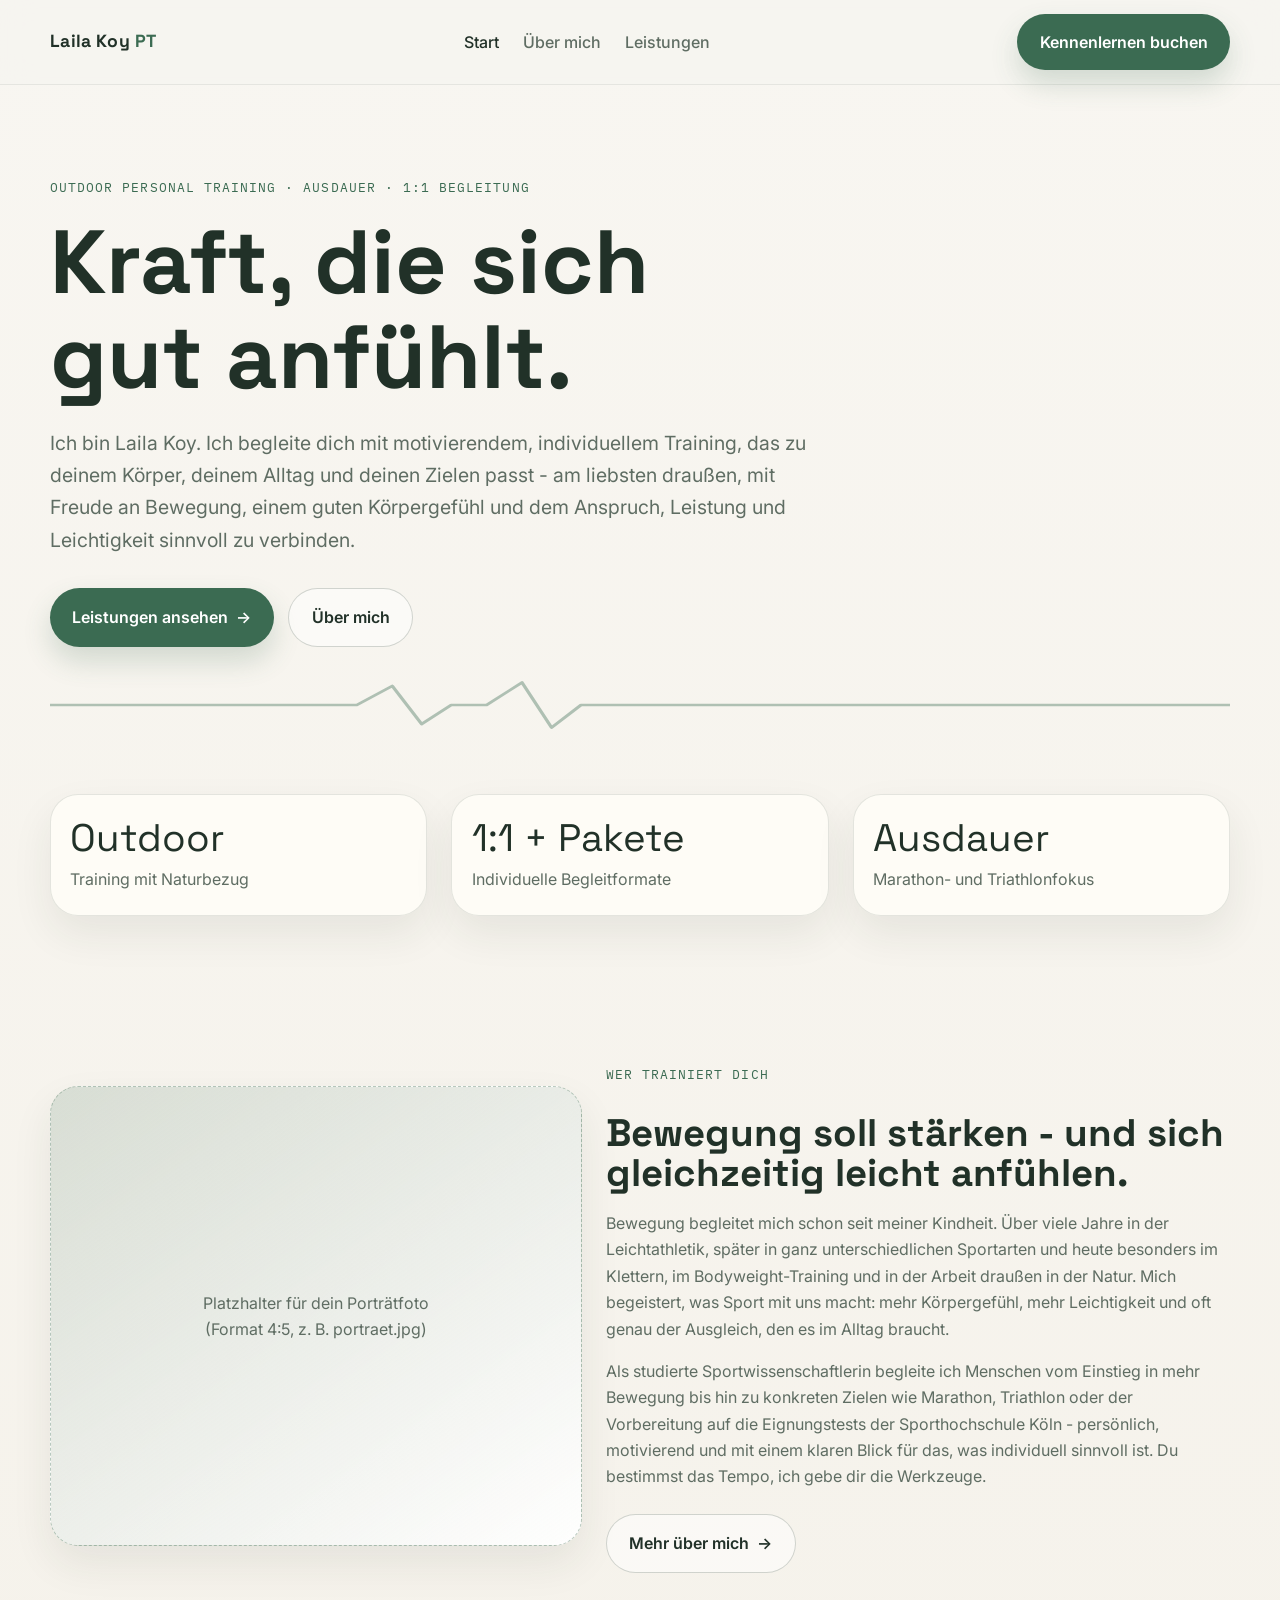
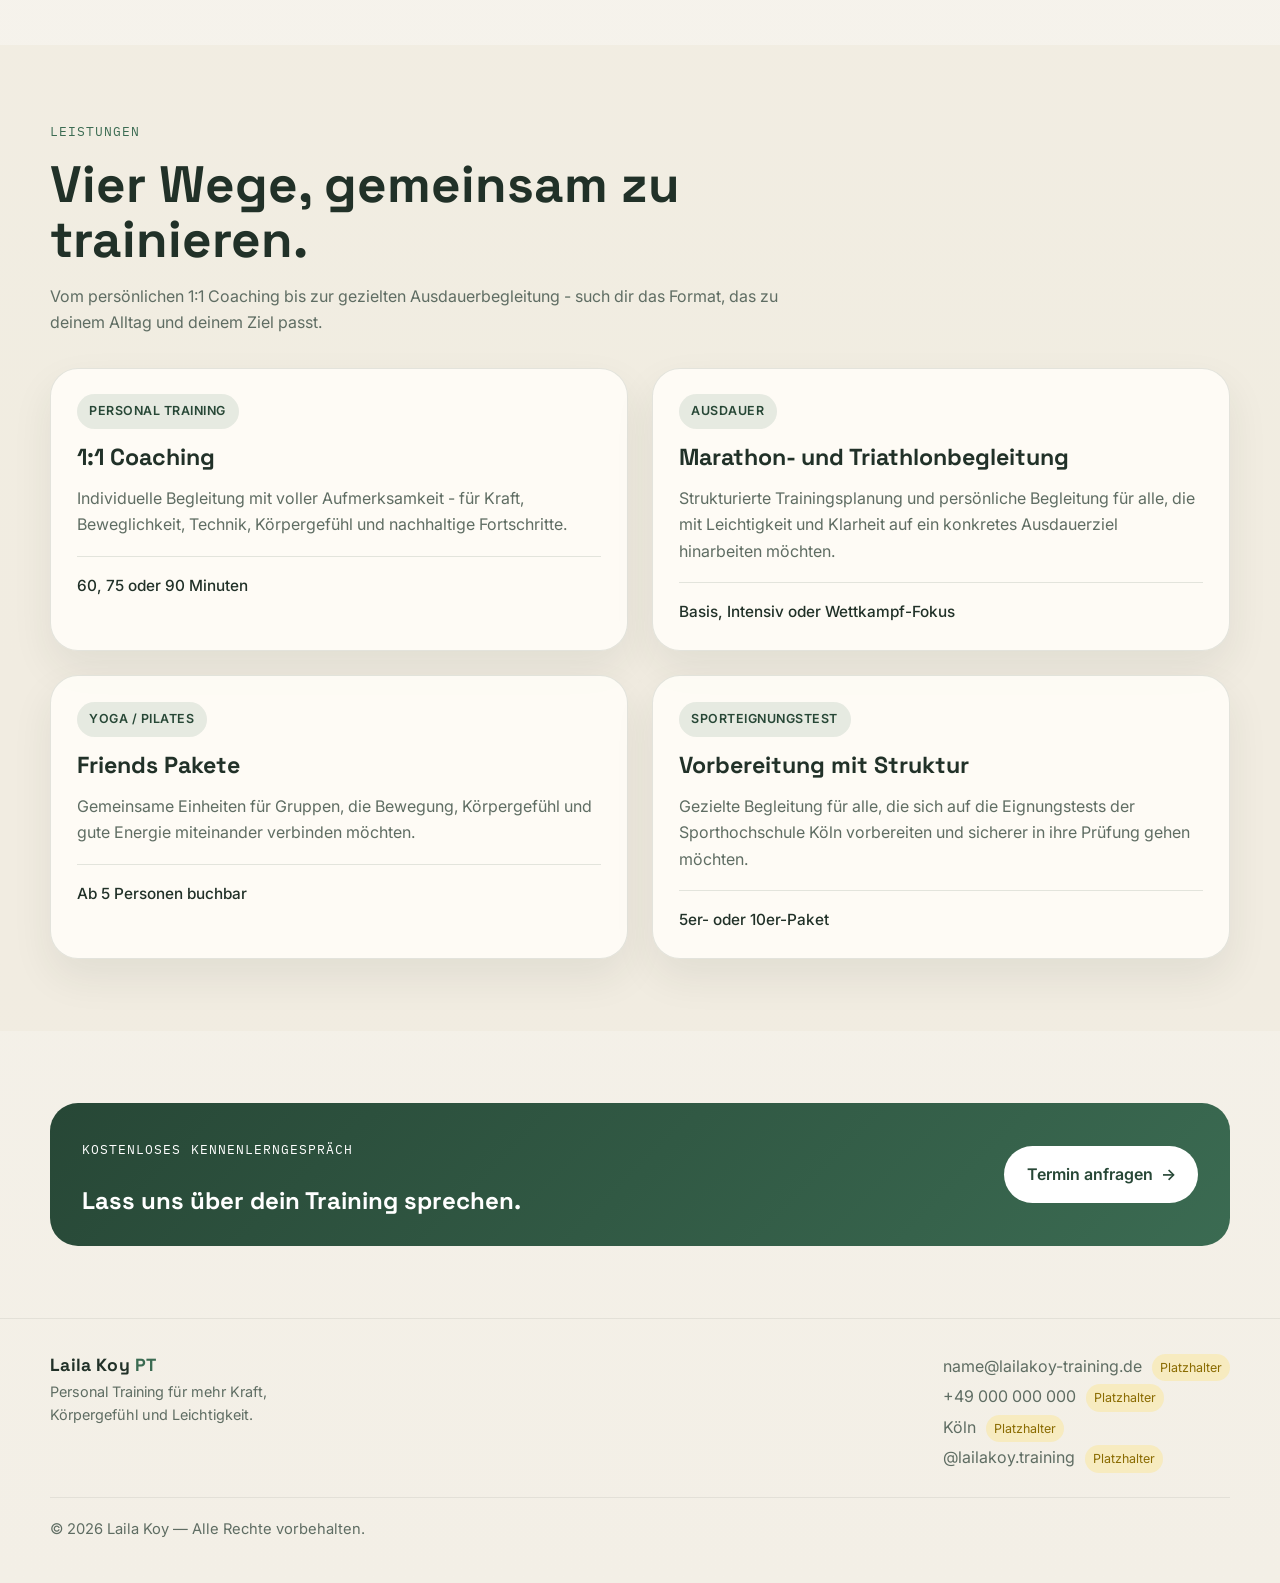
==== index.html @ 0fb71943 "Add files via upload" ====
<!DOCTYPE html>
<html lang="de">
<head>
<meta charset="UTF-8" />
<meta name="viewport" content="width=device-width, initial-scale=1.0" />
<title>Laila Koy — Personal Training</title>
<meta name="description" content="Personal Training mit Laila Koy: Outdoor Training, Ausdauerbegleitung und individuelle Coachingformate für mehr Kraft, Körpergefühl und Leichtigkeit." />
<link rel="preconnect" href="https://fonts.googleapis.com" />
<link rel="preconnect" href="https://fonts.gstatic.com" crossorigin />
<link href="https://fonts.googleapis.com/css2?family=Space+Grotesk:wght@500;700&family=Inter:wght@400;500;600&family=IBM+Plex+Mono:wght@400;500&display=swap" rel="stylesheet" />
<link rel="stylesheet" href="style.css" />
</head>
<body>

<header class="site-header">
  <div class="wrap nav">
    <a href="index.html" class="wordmark">Laila Koy <span>PT</span></a>
    <button class="nav-toggle" aria-label="Menü öffnen" aria-expanded="false">
      <span></span><span></span><span></span>
    </button>
    <ul class="nav-links">
      <li><a href="index.html" aria-current="page">Start</a></li>
      <li><a href="ueber-mich.html">Über mich</a></li>
      <li><a href="leistungen.html">Leistungen</a></li>
    </ul>
    <a href="leistungen.html#kontakt" class="nav-cta">Kennenlernen buchen</a>
  </div>
</header>

<main>

  <!-- HERO -->
  <section class="hero">
    <div class="wrap">
      <span class="eyebrow">Outdoor Personal Training · Ausdauer · 1:1 Begleitung</span>
      <h1>Kraft, die sich gut anfühlt.</h1>
      <p class="hero-lede">
        Ich bin Laila Koy. Ich begleite dich mit motivierendem, individuellem Training, das zu deinem Körper, deinem Alltag und deinen Zielen passt - am liebsten draußen, mit Freude an Bewegung, einem guten Körpergefühl und dem Anspruch, Leistung und Leichtigkeit sinnvoll zu verbinden.
      </p>
      <div class="hero-actions">
        <a href="leistungen.html" class="btn btn-primary">Leistungen ansehen <span class="btn-arrow">→</span></a>
        <a href="ueber-mich.html" class="btn btn-ghost">Über mich</a>
      </div>
    </div>

    <div class="wrap">
      <div class="pulse-divider" aria-hidden="true">
        <svg viewBox="0 0 1000 60" preserveAspectRatio="none">
          <path d="M0,30 L260,30 L290,8 L315,52 L340,30 L370,30 L400,4 L425,56 L450,30 L1000,30" />
        </svg>
      </div>
    </div>
  </section>

  <!-- STATS -->
  <section class="stats">
    <div class="wrap stats-grid">
      <div class="stat">
        <span class="num">Outdoor</span>
        <span class="label">Training mit Naturbezug</span>
      </div>
      <div class="stat">
        <span class="num">1:1 + Pakete</span>
        <span class="label">Individuelle Begleitformate</span>
      </div>
      <div class="stat">
        <span class="num">Ausdauer</span>
        <span class="label">Marathon- und Triathlonfokus</span>
      </div>
    </div>
  </section>

  <!-- INTRO TEASER -->
  <section class="section">
    <div class="wrap intro-grid">
      <div class="portrait reveal">
        <span class="portrait-label">Platzhalter für dein Porträtfoto<br />(Format 4:5, z. B. portraet.jpg)</span>
      </div>
      <div class="reveal">
        <span class="eyebrow">Wer trainiert dich</span>
        <h2 style="margin-top:0.7rem; font-size: clamp(1.7rem, 3.5vw, 2.4rem);">
          Bewegung soll stärken - und sich gleichzeitig leicht anfühlen.
        </h2>
        <p style="color: var(--ink-soft); margin-top: 1rem;">
          Bewegung begleitet mich schon seit meiner Kindheit. Über viele Jahre in der Leichtathletik, später in ganz unterschiedlichen Sportarten und heute besonders im Klettern, im Bodyweight-Training und in der Arbeit draußen in der Natur. Mich begeistert, was Sport mit uns macht: mehr Körpergefühl, mehr Leichtigkeit und oft genau der Ausgleich, den es im Alltag braucht.
        </p>
        <p style="color: var(--ink-soft);">
          Als studierte Sportwissenschaftlerin begleite ich Menschen vom Einstieg in mehr Bewegung bis hin zu konkreten Zielen wie Marathon, Triathlon oder der Vorbereitung auf die Eignungstests der Sporthochschule Köln - persönlich, motivierend und mit einem klaren Blick für das, was individuell sinnvoll ist. Du bestimmst das Tempo, ich gebe dir die Werkzeuge.
        </p>
        <a href="ueber-mich.html" class="btn btn-ghost" style="margin-top: 0.5rem;">Mehr über mich <span class="btn-arrow">→</span></a>
      </div>
    </div>
  </section>

  <!-- LEISTUNGEN TEASER -->
  <section class="section section-alt">
    <div class="wrap">
      <div class="section-head reveal">
        <span class="eyebrow">Leistungen</span>
        <h2>Vier Wege, gemeinsam zu trainieren.</h2>
        <p>Vom persönlichen 1:1 Coaching bis zur gezielten Ausdauerbegleitung - such dir das Format, das zu deinem Alltag und deinem Ziel passt.</p>
      </div>
      <div class="card-grid">
        <div class="card reveal">
          <span class="tag">Personal Training</span>
          <h3>1:1 Coaching</h3>
          <p>Individuelle Begleitung mit voller Aufmerksamkeit - für Kraft, Beweglichkeit, Technik, Körpergefühl und nachhaltige Fortschritte.</p>
          <div class="meta">60, 75 oder 90 Minuten</div>
        </div>
        <div class="card reveal">
          <span class="tag">Ausdauer</span>
          <h3>Marathon- und Triathlonbegleitung</h3>
          <p>Strukturierte Trainingsplanung und persönliche Begleitung für alle, die mit Leichtigkeit und Klarheit auf ein konkretes Ausdauerziel hinarbeiten möchten.</p>
          <div class="meta">Basis, Intensiv oder Wettkampf-Fokus</div>
        </div>
        <div class="card reveal">
          <span class="tag">Yoga / Pilates</span>
          <h3>Friends Pakete</h3>
          <p>Gemeinsame Einheiten für Gruppen, die Bewegung, Körpergefühl und gute Energie miteinander verbinden möchten.</p>
          <div class="meta">Ab 5 Personen buchbar</div>
        </div>
        <div class="card reveal">
          <span class="tag">Sporteignungstest</span>
          <h3>Vorbereitung mit Struktur</h3>
          <p>Gezielte Begleitung für alle, die sich auf die Eignungstests der Sporthochschule Köln vorbereiten und sicherer in ihre Prüfung gehen möchten.</p>
          <div class="meta">5er- oder 10er-Paket</div>
        </div>
      </div>
    </div>
  </section>

  <!-- CTA BAND -->
  <section class="cta-band">
    <div class="wrap">
      <div>
        <span class="eyebrow">Kostenloses Kennenlerngespräch</span>
        <h2 style="margin-top: 0.7rem;">Lass uns über dein Training sprechen.</h2>
      </div>
      <a href="leistungen.html#kontakt" class="btn btn-primary">Termin anfragen <span class="btn-arrow">→</span></a>
    </div>
  </section>

</main>

<footer class="site-footer">
  <div class="wrap footer-grid">
    <div>
      <div class="wordmark">Laila Koy <span>PT</span></div>
      <p style="color: var(--ink-soft); font-size: 0.9rem; max-width: 32ch; margin:0;">Personal Training für mehr Kraft, Körpergefühl und Leichtigkeit.</p>
    </div>
    <div class="footer-contact">
      <div>name@lailakoy-training.de <span class="placeholder-note">Platzhalter</span></div>
      <div>+49 000 000 000 <span class="placeholder-note">Platzhalter</span></div>
      <div>Köln <span class="placeholder-note">Platzhalter</span></div>
      <div><a href="#">@lailakoy.training</a> <span class="placeholder-note">Platzhalter</span></div>
    </div>
  </div>
  <div class="wrap footer-note">© 2026 Laila Koy — Alle Rechte vorbehalten.</div>
</footer>

<script src="script.js"></script>
</body>
</html>
---- style.css ----
:root {
  --bg: #f6f4ef;
  --surface: #fffdf8;
  --surface-alt: #efe9dc;
  --card: rgba(255, 253, 248, 0.88);
  --line: rgba(38, 58, 44, 0.12);
  --line-strong: rgba(38, 58, 44, 0.2);
  --ink: #213128;
  --ink-soft: #5f6d63;
  --accent: #3b6b52;
  --accent-strong: #274736;
  --accent-soft: rgba(59, 107, 82, 0.12);
  --shadow: 0 18px 40px rgba(33, 49, 40, 0.08);
  --radius-lg: 28px;
  --radius-md: 20px;
  --radius-sm: 14px;
  --wrap: 1180px;
  --header-h: 84px;
}

* {
  box-sizing: border-box;
}

html {
  scroll-behavior: smooth;
}

body {
  margin: 0;
  background: linear-gradient(180deg, #f8f6f1 0%, #f3efe6 100%);
  color: var(--ink);
  font-family: "Inter", sans-serif;
  line-height: 1.65;
  -webkit-font-smoothing: antialiased;
}

a {
  color: inherit;
  text-decoration: none;
}

img {
  max-width: 100%;
  display: block;
}

button {
  font: inherit;
}

.wrap {
  width: min(calc(100% - 2rem), var(--wrap));
  margin: 0 auto;
}

.site-header {
  position: sticky;
  top: 0;
  z-index: 50;
  backdrop-filter: blur(16px);
  background: rgba(246, 244, 239, 0.82);
  border-bottom: 1px solid rgba(38, 58, 44, 0.08);
}

.nav {
  min-height: var(--header-h);
  display: flex;
  align-items: center;
  justify-content: space-between;
  gap: 1rem;
}

.wordmark {
  font-family: "Space Grotesk", sans-serif;
  font-size: 1.1rem;
  font-weight: 700;
  letter-spacing: 0.02em;
  white-space: nowrap;
}

.wordmark span {
  color: var(--accent);
}

.nav-links {
  list-style: none;
  display: flex;
  align-items: center;
  gap: 1.5rem;
  margin: 0;
  padding: 0;
}

.nav-links a {
  color: var(--ink-soft);
  font-weight: 500;
  transition: color 0.2s ease;
}

.nav-links a:hover,
.nav-links a[aria-current="page"] {
  color: var(--ink);
}

.nav-cta,
.btn {
  display: inline-flex;
  align-items: center;
  justify-content: center;
  gap: 0.5rem;
  border-radius: 999px;
  padding: 0.95rem 1.4rem;
  font-weight: 600;
  transition: transform 0.2s ease, box-shadow 0.2s ease, background 0.2s ease, color 0.2s ease;
}

.nav-cta,
.btn-primary {
  background: var(--accent);
  color: #fff;
  box-shadow: 0 14px 28px rgba(59, 107, 82, 0.2);
}

.nav-cta:hover,
.btn-primary:hover {
  transform: translateY(-1px);
  background: var(--accent-strong);
}

.btn-ghost {
  border: 1px solid var(--line-strong);
  color: var(--ink);
  background: rgba(255, 255, 255, 0.52);
}

.btn-ghost:hover {
  transform: translateY(-1px);
  background: rgba(255, 255, 255, 0.82);
}

.btn-arrow {
  font-size: 1rem;
}

.nav-toggle {
  display: none;
  width: 48px;
  height: 48px;
  border: 0;
  background: transparent;
  padding: 0;
  cursor: pointer;
}

.nav-toggle span {
  display: block;
  width: 22px;
  height: 2px;
  margin: 5px auto;
  background: var(--ink);
  border-radius: 999px;
  transition: transform 0.25s ease, opacity 0.25s ease;
}

main {
  overflow: hidden;
}

.hero {
  padding: 5.5rem 0 2rem;
}

.eyebrow {
  display: inline-flex;
  align-items: center;
  gap: 0.45rem;
  margin-bottom: 1rem;
  color: var(--accent);
  font-family: "IBM Plex Mono", monospace;
  font-size: 0.82rem;
  letter-spacing: 0.08em;
  text-transform: uppercase;
}

.hero h1,
h1,
h2,
h3 {
  margin: 0;
  font-family: "Space Grotesk", sans-serif;
  line-height: 1.06;
}

.hero h1 {
  max-width: 11ch;
  font-size: clamp(2.9rem, 7vw, 5.8rem);
}

.hero-lede {
  max-width: 760px;
  margin: 1.4rem 0 0;
  color: var(--ink-soft);
  font-size: clamp(1.05rem, 1.6vw, 1.22rem);
}

.hero-actions {
  display: flex;
  flex-wrap: wrap;
  gap: 0.9rem;
  margin-top: 2rem;
}

.section,
.stats,
.cta-band {
  padding: 4.5rem 0;
}

.section-alt {
  background: rgba(239, 233, 220, 0.56);
}

.stats {
  padding-top: 1.5rem;
}

.stats-grid,
.card-grid,
.footer-grid,
.intro-grid {
  display: grid;
  gap: 1.5rem;
}

.stats-grid {
  grid-template-columns: repeat(3, minmax(0, 1fr));
}

.stat,
.card,
.portrait,
.pull-quote,
.process-item {
  background: var(--card);
  border: 1px solid var(--line);
  border-radius: var(--radius-lg);
  box-shadow: var(--shadow);
}

.stat {
  padding: 1.4rem 1.2rem;
}

.stat .num {
  display: block;
  font-family: "Space Grotesk", sans-serif;
  font-size: clamp(1.5rem, 3vw, 2.4rem);
  line-height: 1.1;
}

.stat .label {
  display: block;
  margin-top: 0.4rem;
  color: var(--ink-soft);
}

.intro-grid {
  grid-template-columns: minmax(280px, 0.92fr) minmax(0, 1.08fr);
  align-items: center;
}

.portrait {
  min-height: 460px;
  background: linear-gradient(145deg, rgba(59, 107, 82, 0.16), rgba(255, 255, 255, 0.92));
  border: 1px dashed rgba(59, 107, 82, 0.35);
  display: flex;
  align-items: center;
  justify-content: center;
  padding: 1.4rem;
  overflow: hidden;
}

.portrait img {
  width: 100%;
  height: 100%;
  object-fit: cover;
}

.portrait-label {
  color: var(--ink-soft);
  text-align: center;
}

.section-head {
  max-width: 760px;
  margin-bottom: 2rem;
}

.section-head h2 {
  font-size: clamp(2rem, 4vw, 3.2rem);
  margin-bottom: 1rem;
}

.section-head p,
.card p,
.process-item p,
.site-footer p,
.footer-contact,
blockquote {
  color: var(--ink-soft);
}

.card-grid {
  grid-template-columns: repeat(2, minmax(0, 1fr));
}

.card {
  padding: 1.6rem;
}

.tag {
  display: inline-flex;
  align-items: center;
  border-radius: 999px;
  background: var(--accent-soft);
  color: var(--accent-strong);
  padding: 0.45rem 0.8rem;
  font-size: 0.78rem;
  font-weight: 600;
  letter-spacing: 0.04em;
  text-transform: uppercase;
}

.card h3 {
  margin-top: 1rem;
  font-size: 1.45rem;
}

.card p {
  margin: 0.95rem 0 0;
}

.meta {
  margin-top: 1.15rem;
  padding-top: 1rem;
  border-top: 1px solid var(--line);
  color: var(--ink);
  font-size: 0.96rem;
  font-weight: 500;
}

.timeline {
  display: grid;
  gap: 1rem;
}

.timeline-item {
  display: grid;
  grid-template-columns: 170px minmax(0, 1fr);
  gap: 1.25rem;
  padding: 1.4rem 0;
  border-bottom: 1px solid var(--line);
}

.timeline-item:last-child {
  border-bottom: 0;
}

.timeline-item time {
  color: var(--accent);
  font-family: "IBM Plex Mono", monospace;
  font-size: 0.92rem;
  text-transform: uppercase;
  letter-spacing: 0.06em;
}

.timeline-item h3 {
  font-size: 1.3rem;
  margin-bottom: 0.5rem;
}

.pull-quote {
  padding: 2rem;
  font-family: "Space Grotesk", sans-serif;
  font-size: clamp(1.4rem, 3vw, 2.1rem);
  line-height: 1.3;
}

.pull-quote cite {
  display: block;
  margin-top: 1rem;
  font-style: normal;
  color: var(--accent);
  font-size: 1rem;
}

.process-list {
  list-style: none;
  margin: 0;
  padding: 0;
  display: grid;
  gap: 1rem;
}

.process-item {
  display: grid;
  grid-template-columns: 80px minmax(0, 1fr);
  gap: 1rem;
  padding: 1.5rem;
}

.idx {
  width: 52px;
  height: 52px;
  border-radius: 50%;
  background: var(--accent-soft);
  color: var(--accent-strong);
  display: inline-flex;
  align-items: center;
  justify-content: center;
  font-family: "IBM Plex Mono", monospace;
  font-size: 0.9rem;
  font-weight: 600;
}

.cta-band .wrap {
  padding: 2rem;
  border-radius: var(--radius-lg);
  background: linear-gradient(135deg, var(--accent-strong), var(--accent));
  color: #fff;
  display: flex;
  align-items: center;
  justify-content: space-between;
  gap: 1rem;
}

.cta-band .eyebrow,
.cta-band h2 {
  color: #fff;
}

.cta-band .btn-primary {
  background: #fff;
  color: var(--accent-strong);
  box-shadow: none;
}

.cta-band .btn-primary:hover {
  background: rgba(255, 255, 255, 0.88);
}

.footer-contact {
  line-height: 1.9;
}

.site-footer {
  padding: 2rem 0 2.6rem;
  border-top: 1px solid rgba(38, 58, 44, 0.08);
}

.footer-grid {
  grid-template-columns: 1fr auto;
  align-items: start;
}

.footer-note {
  margin-top: 1.5rem;
  padding-top: 1.2rem;
  border-top: 1px solid rgba(38, 58, 44, 0.08);
  color: var(--ink-soft);
  font-size: 0.92rem;
}

.placeholder-note {
  display: inline-block;
  margin-left: 0.35rem;
  color: #8a6b00;
  background: rgba(255, 222, 89, 0.28);
  border-radius: 999px;
  padding: 0.12rem 0.5rem;
  font-size: 0.78rem;
}

.pulse-divider {
  margin-top: 2rem;
}

.pulse-divider svg {
  width: 100%;
  height: 52px;
}

.pulse-divider path {
  fill: none;
  stroke: rgba(59, 107, 82, 0.38);
  stroke-width: 3;
  stroke-linecap: round;
  stroke-linejoin: round;
}

.reveal {
  opacity: 0;
  transform: translateY(24px);
  transition: opacity 0.65s ease, transform 0.65s ease;
}

.reveal.is-visible {
  opacity: 1;
  transform: translateY(0);
}

@media (max-width: 980px) {
  .intro-grid,
  .footer-grid,
  .stats-grid,
  .card-grid {
    grid-template-columns: 1fr;
  }

  .timeline-item,
  .process-item {
    grid-template-columns: 1fr;
  }

  .cta-band .wrap {
    align-items: flex-start;
    flex-direction: column;
  }
}

@media (max-width: 820px) {
  .nav-toggle {
    display: inline-block;
  }

  .nav-links {
    position: absolute;
    top: calc(100% + 0.75rem);
    left: 1rem;
    right: 1rem;
    flex-direction: column;
    align-items: flex-start;
    gap: 1rem;
    padding: 1.2rem;
    border-radius: 22px;
    background: rgba(255, 253, 248, 0.98);
    border: 1px solid var(--line);
    box-shadow: var(--shadow);
    opacity: 0;
    pointer-events: none;
    transform: translateY(-6px);
    transition: opacity 0.2s ease, transform 0.2s ease;
  }

  .nav-links.is-open {
    opacity: 1;
    pointer-events: auto;
    transform: translateY(0);
  }

  .nav-cta {
    display: none;
  }

  .hero {
    padding-top: 4rem;
  }
}

@media (max-width: 640px) {
  :root {
    --header-h: 74px;
  }

  .section,
  .stats,
  .cta-band {
    padding: 3.6rem 0;
  }

  .hero-actions,
  .btn,
  .btn-primary,
  .btn-ghost {
    width: 100%;
  }

  .card,
  .pull-quote,
  .process-item,
  .cta-band .wrap {
    padding: 1.3rem;
  }

  .portrait {
    min-height: 340px;
  }
}
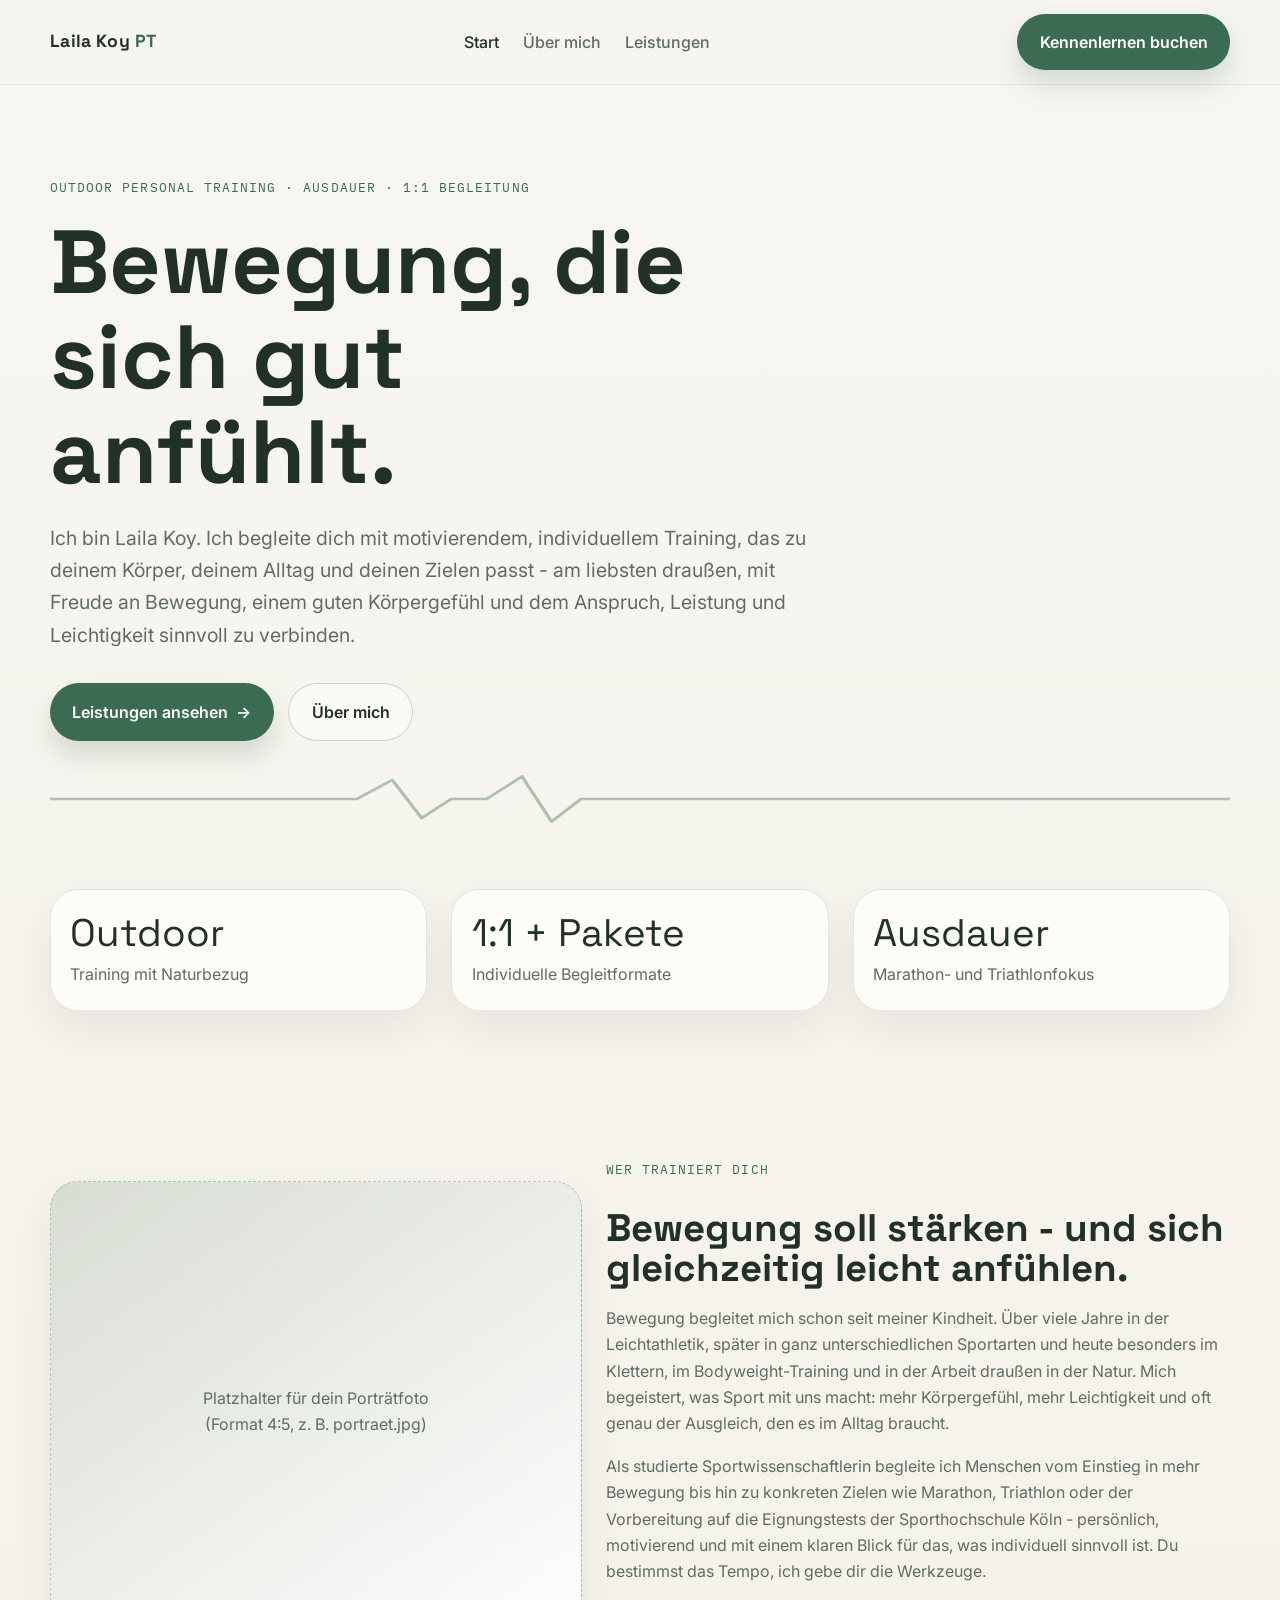
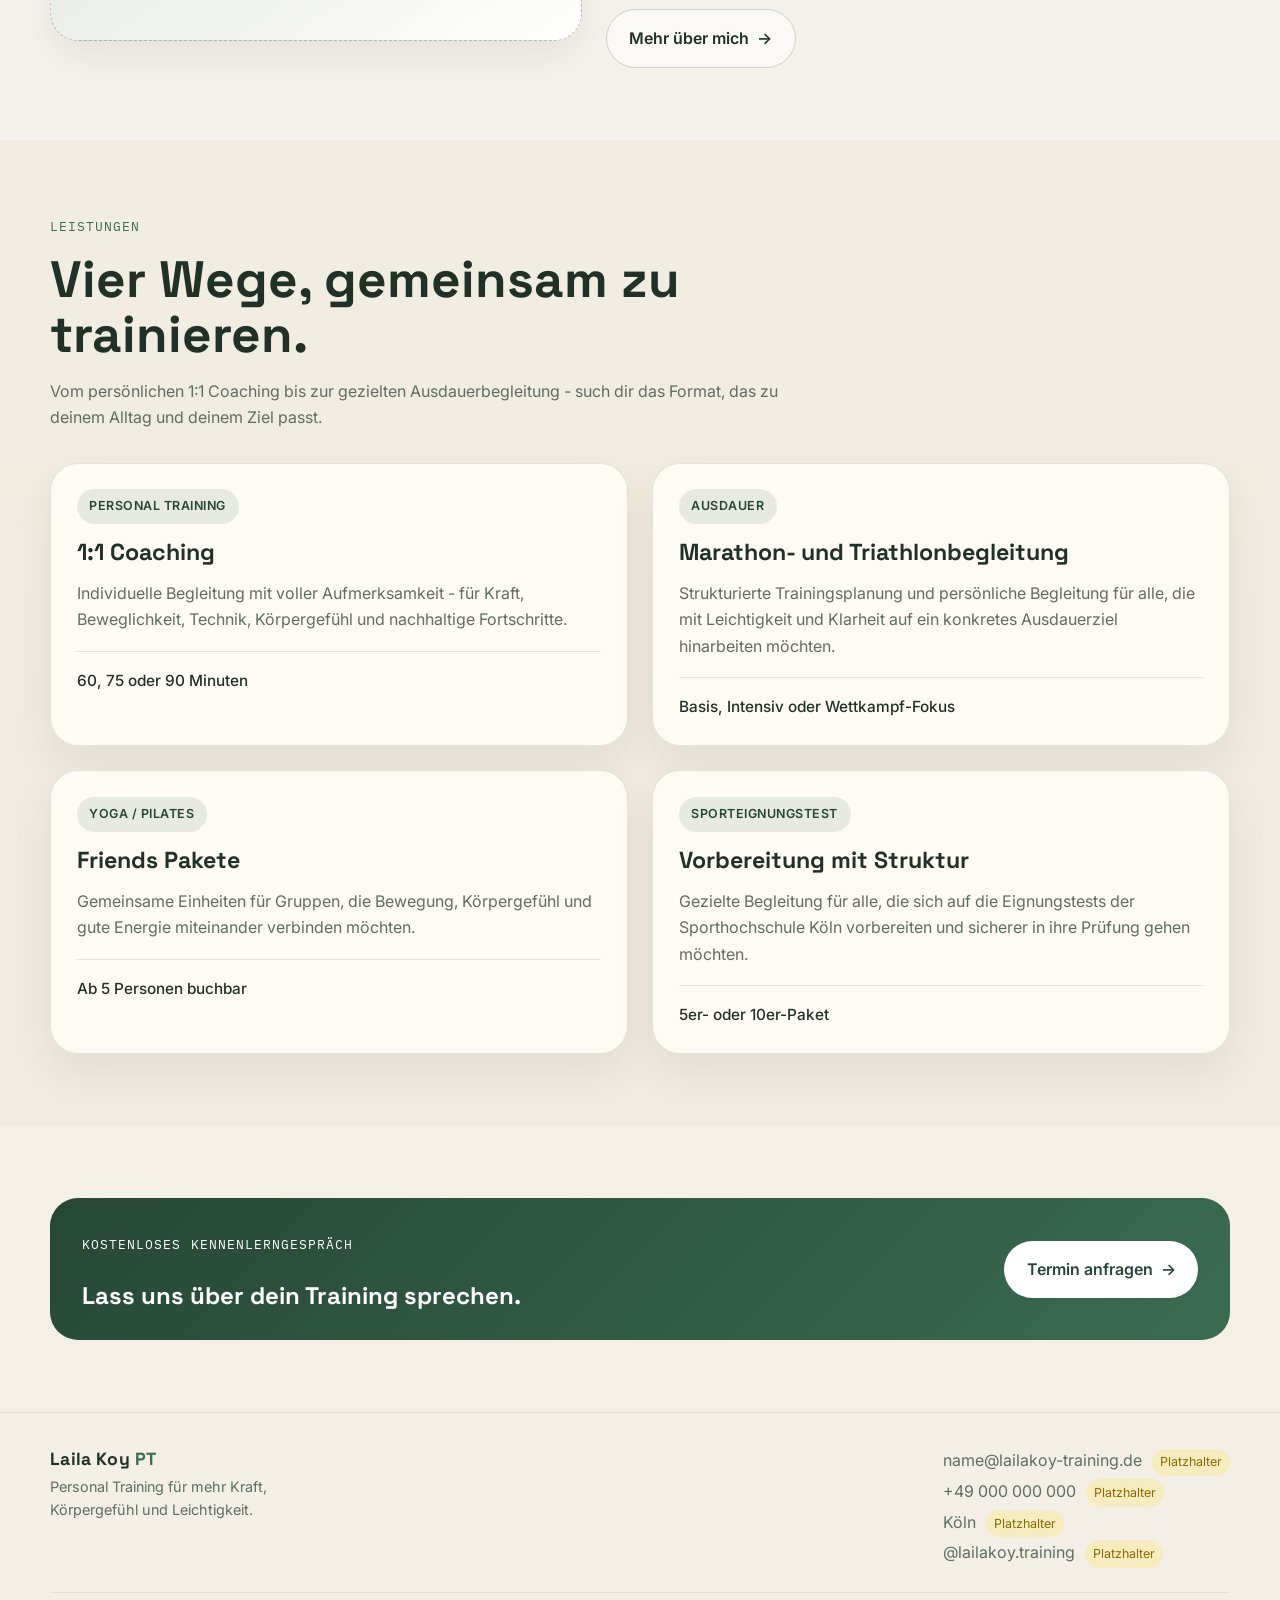
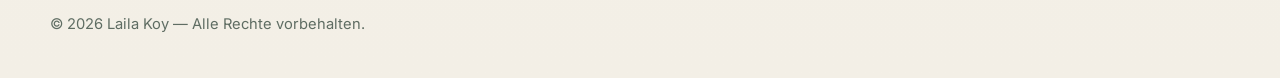
==== commit a31ed1e4: "Update index.html" ====
--- a/index.html
+++ b/index.html
@@ -33,7 +33,7 @@
   <section class="hero">
     <div class="wrap">
       <span class="eyebrow">Outdoor Personal Training · Ausdauer · 1:1 Begleitung</span>
-      <h1>Kraft, die sich gut anfühlt.</h1>
+      <h1>Bewegung, die sich gut anfühlt.</h1>
       <p class="hero-lede">
         Ich bin Laila Koy. Ich begleite dich mit motivierendem, individuellem Training, das zu deinem Körper, deinem Alltag und deinen Zielen passt - am liebsten draußen, mit Freude an Bewegung, einem guten Körpergefühl und dem Anspruch, Leistung und Leichtigkeit sinnvoll zu verbinden.
       </p>
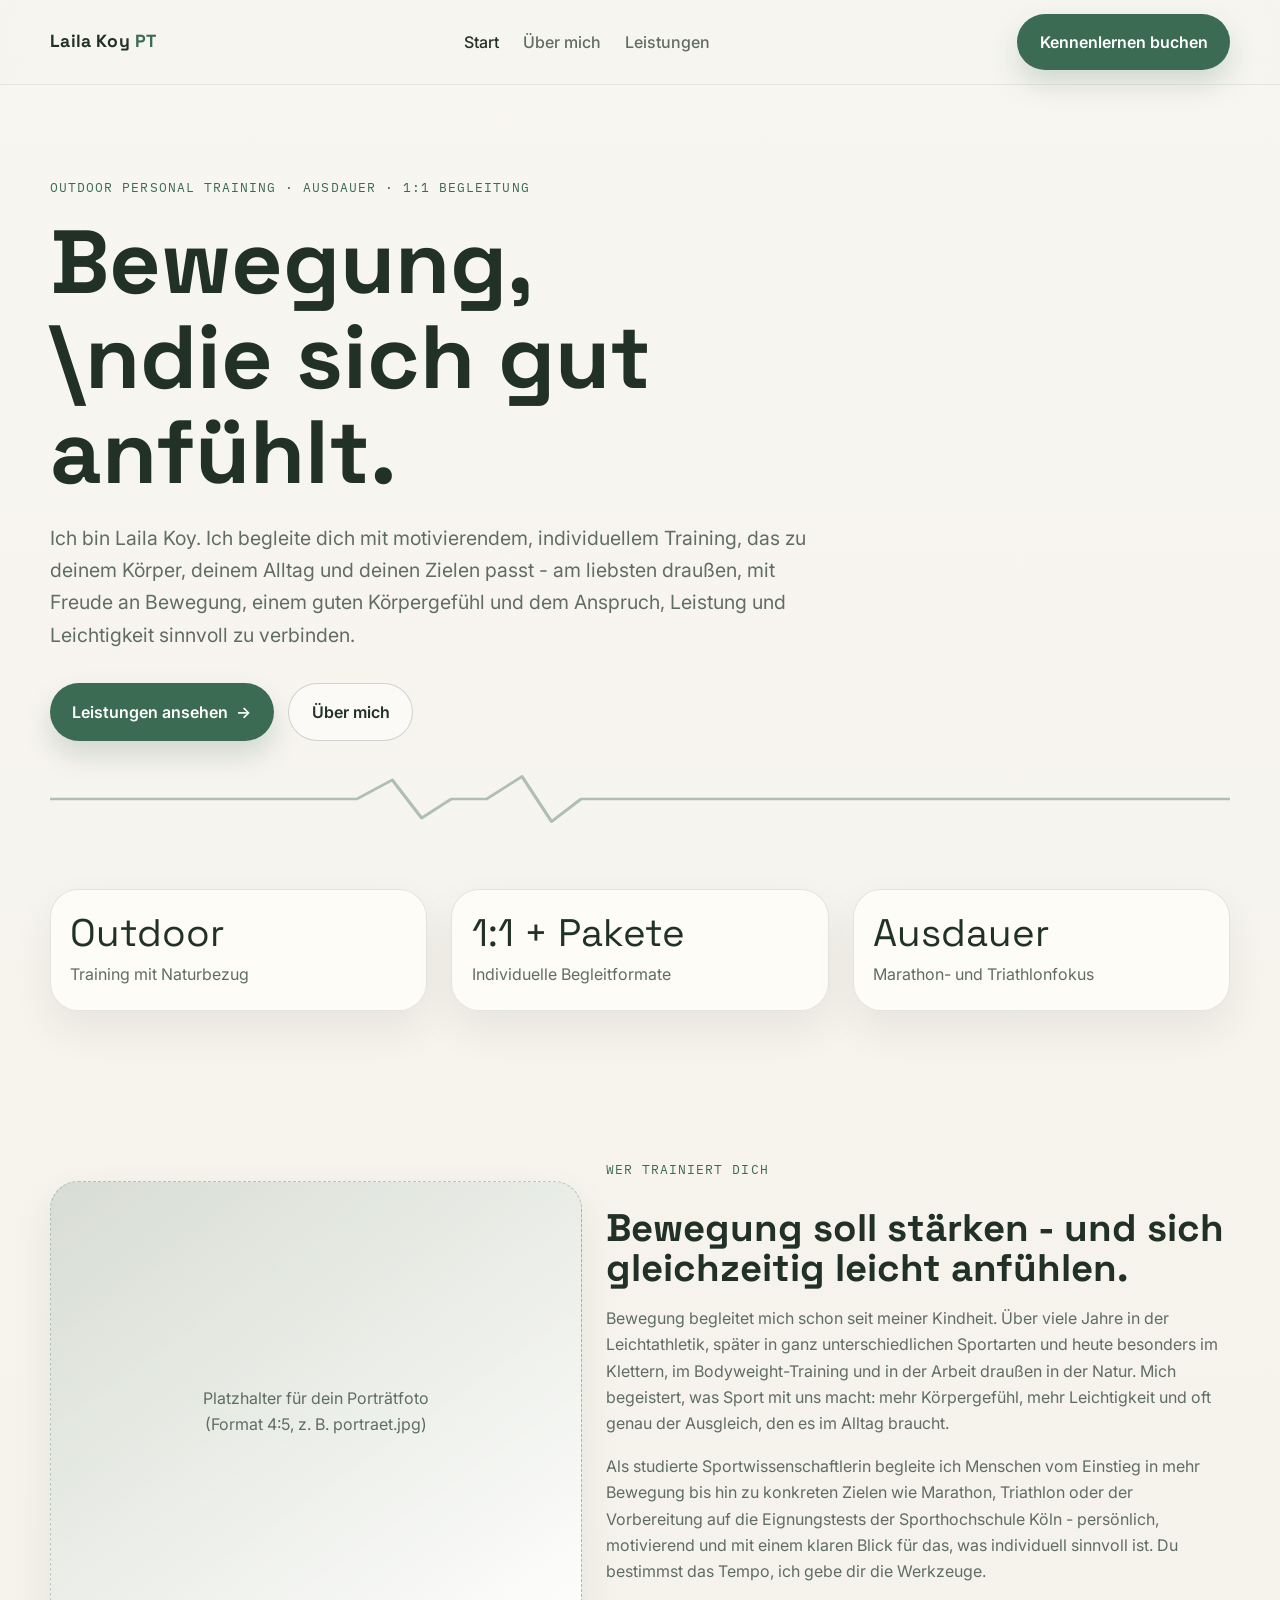
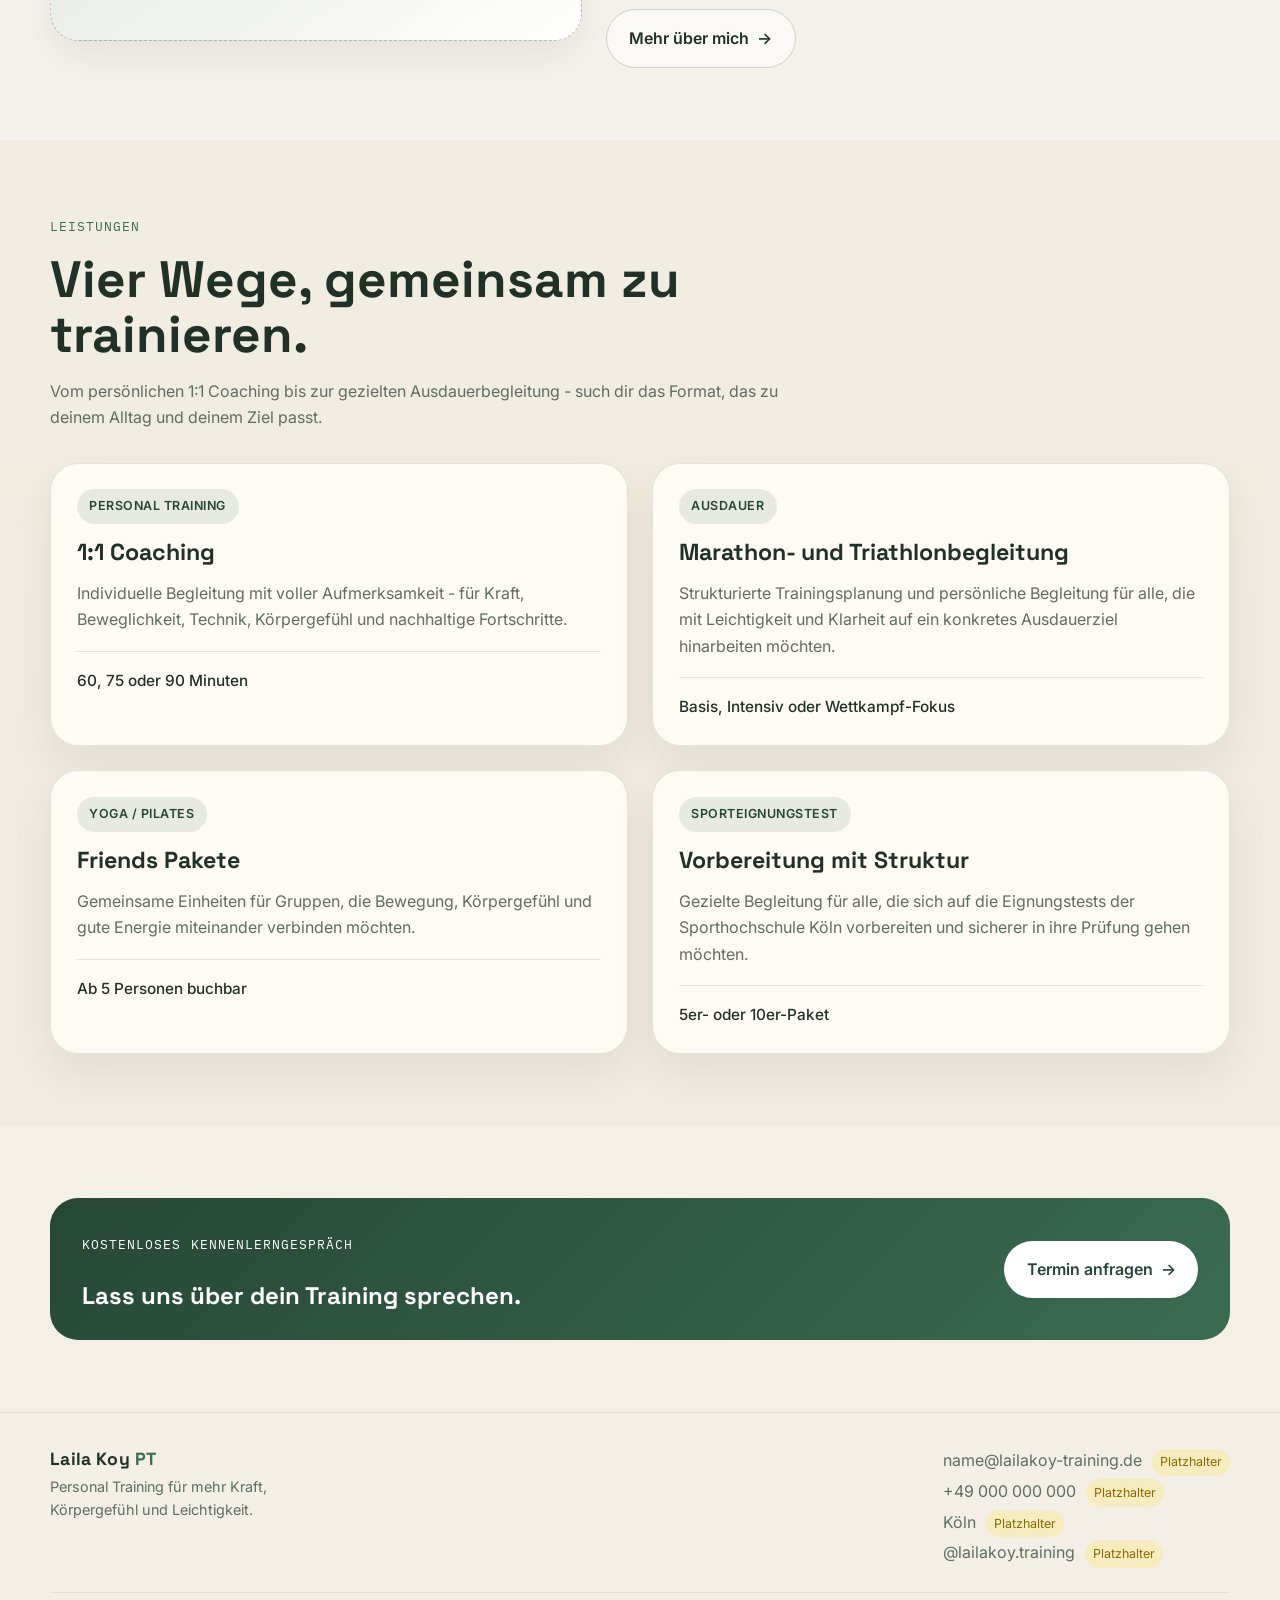
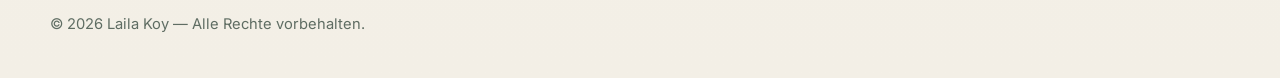
==== commit bca6da29: "Update index.html" ====
--- a/index.html
+++ b/index.html
@@ -33,7 +33,7 @@
   <section class="hero">
     <div class="wrap">
       <span class="eyebrow">Outdoor Personal Training · Ausdauer · 1:1 Begleitung</span>
-      <h1>Bewegung, die sich gut anfühlt.</h1>
+      <h1>Bewegung, \ndie sich gut anfühlt.</h1>
       <p class="hero-lede">
         Ich bin Laila Koy. Ich begleite dich mit motivierendem, individuellem Training, das zu deinem Körper, deinem Alltag und deinen Zielen passt - am liebsten draußen, mit Freude an Bewegung, einem guten Körpergefühl und dem Anspruch, Leistung und Leichtigkeit sinnvoll zu verbinden.
       </p>
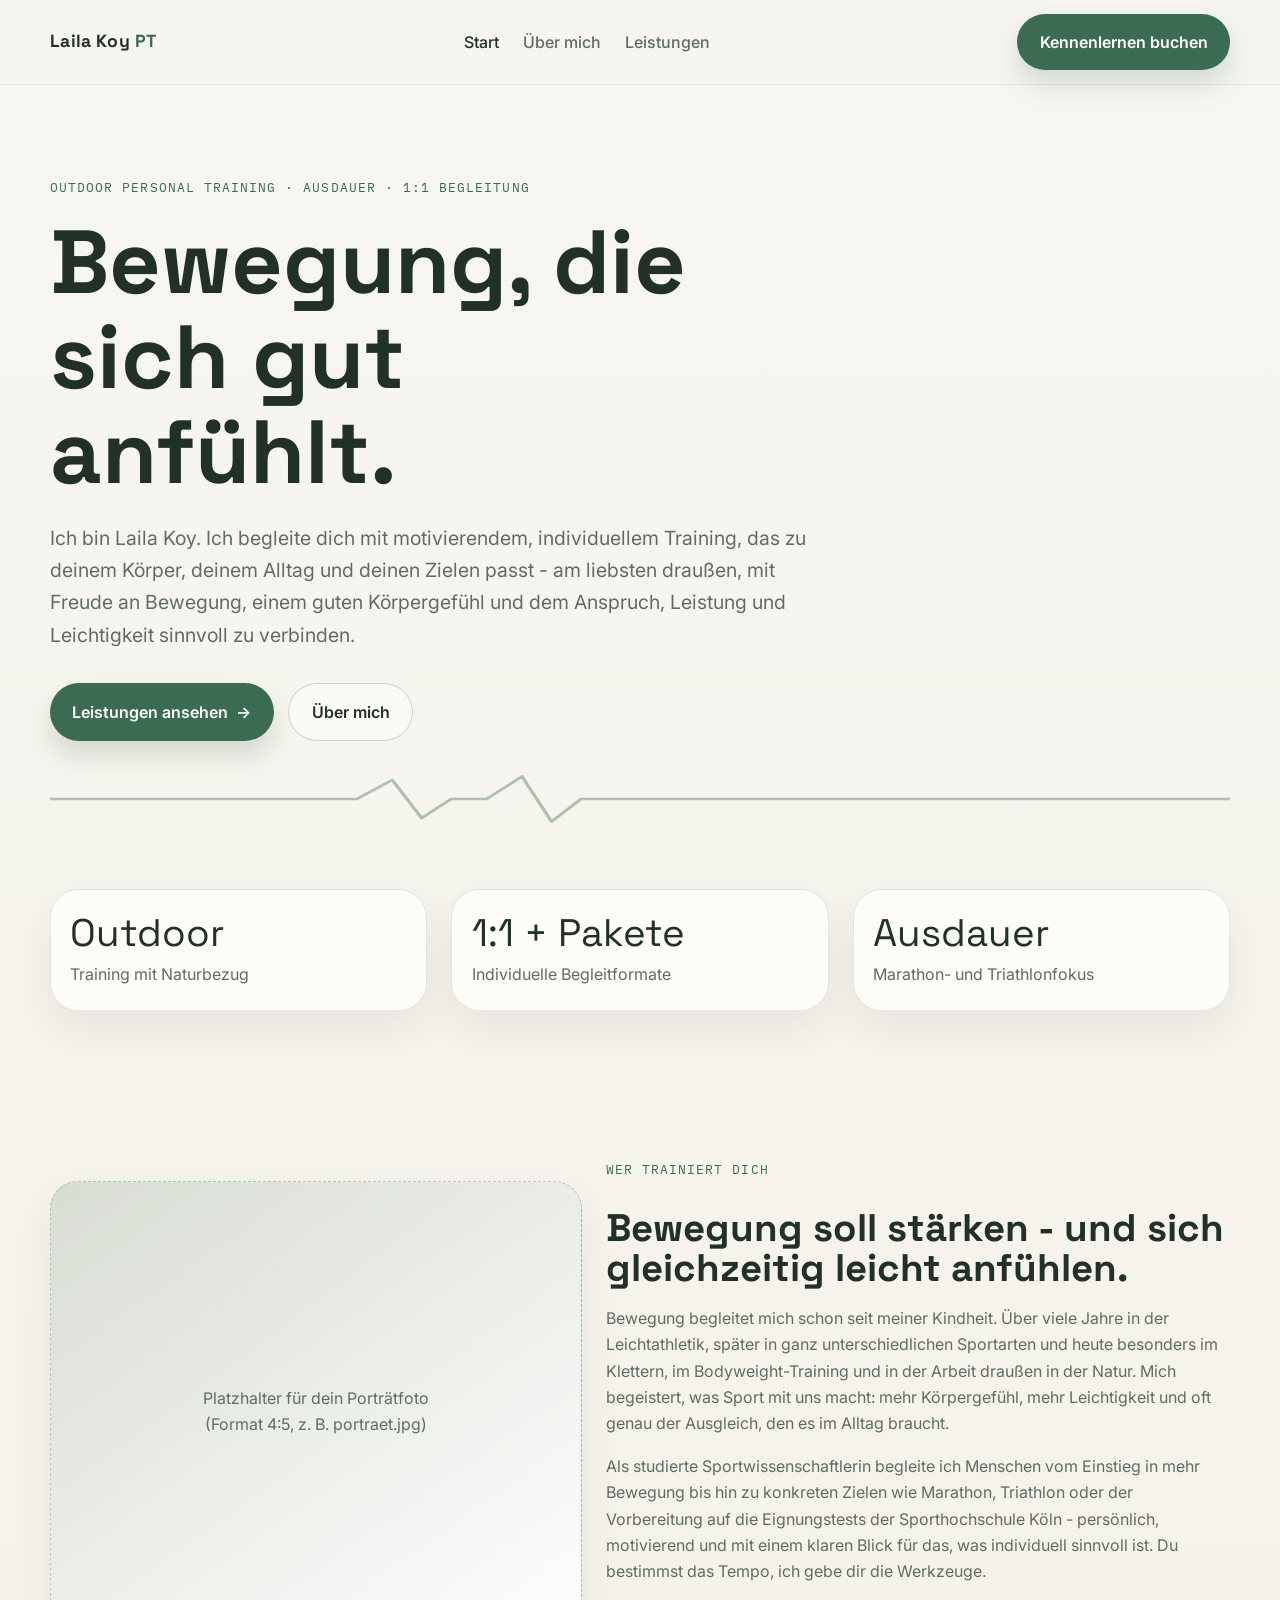
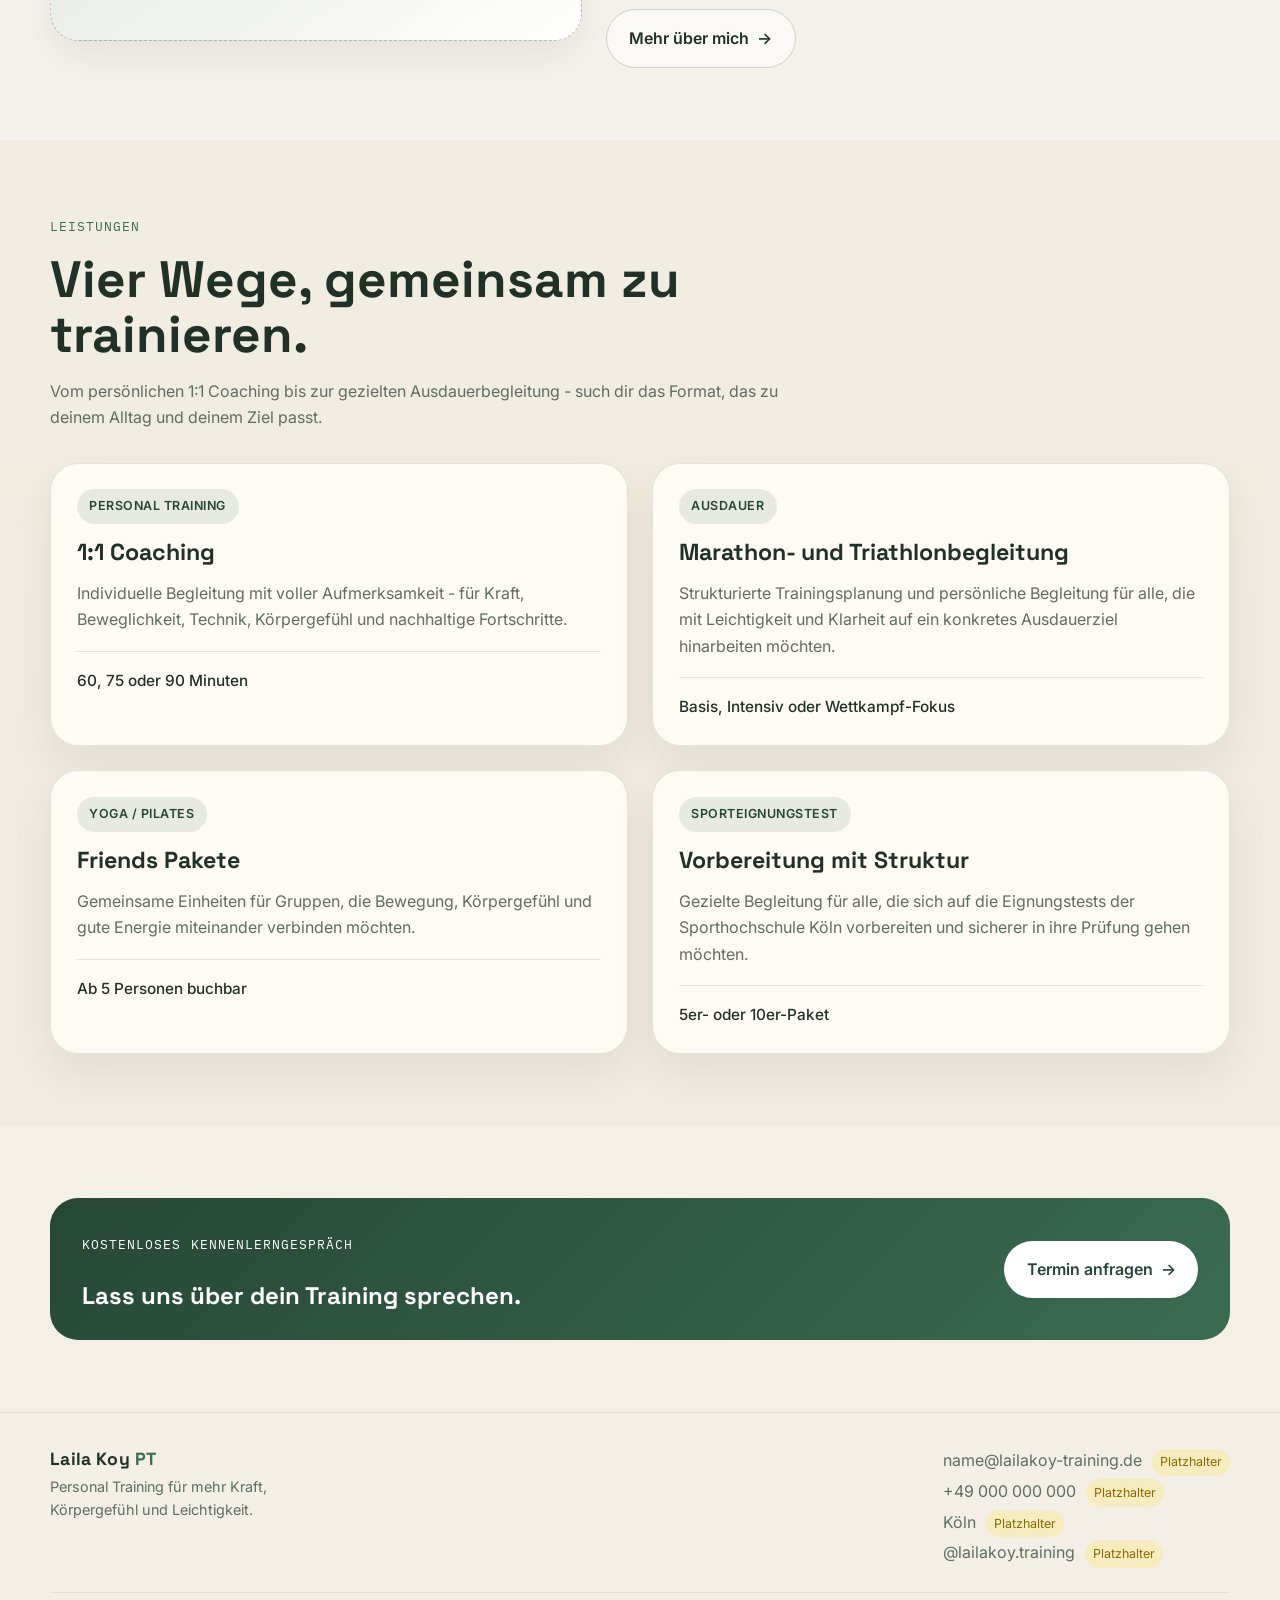
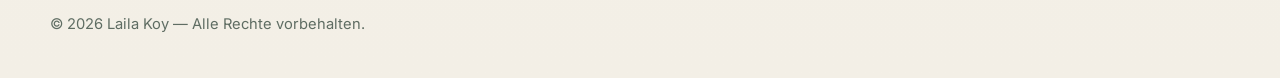
==== commit 01849601: "Update index.html" ====
--- a/index.html
+++ b/index.html
@@ -33,7 +33,7 @@
   <section class="hero">
     <div class="wrap">
       <span class="eyebrow">Outdoor Personal Training · Ausdauer · 1:1 Begleitung</span>
-      <h1>Bewegung, \ndie sich gut anfühlt.</h1>
+      <h1>Bewegung, die sich gut anfühlt.</h1>
       <p class="hero-lede">
         Ich bin Laila Koy. Ich begleite dich mit motivierendem, individuellem Training, das zu deinem Körper, deinem Alltag und deinen Zielen passt - am liebsten draußen, mit Freude an Bewegung, einem guten Körpergefühl und dem Anspruch, Leistung und Leichtigkeit sinnvoll zu verbinden.
       </p>
